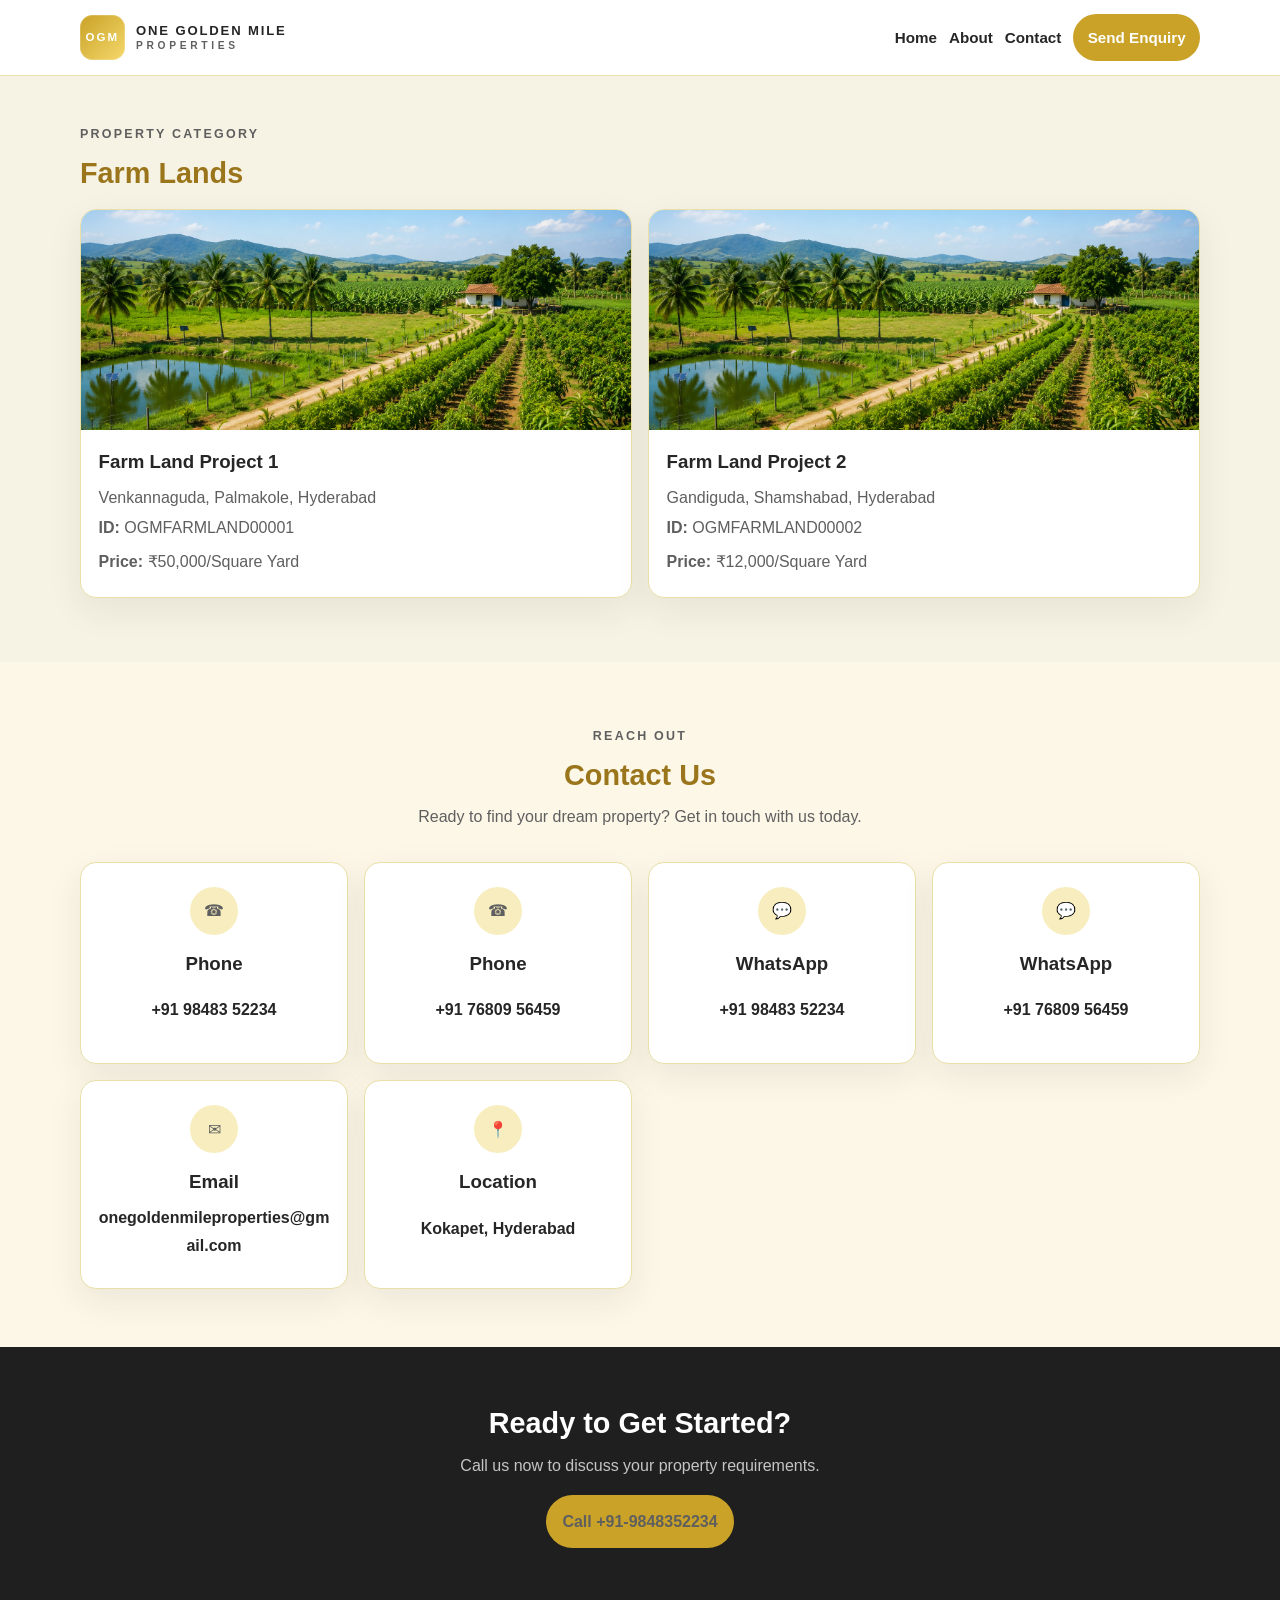
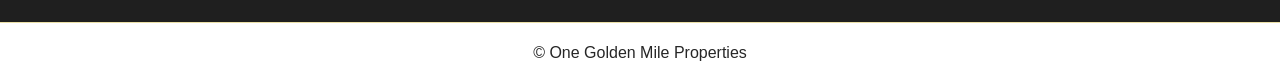
==== farm-lands.html @ 5ec35e75 "adding property details" ====
<!DOCTYPE html>
<html lang="en">
<head>
    <meta charset="UTF-8">
    <meta name="viewport" content="width=device-width, initial-scale=1.0">
    <title>Farm Lands | One Golden Mile Properties</title>
    <link rel="stylesheet" href="css/styles.css">
    <script src="js/property-data.js"></script>
</head>
<body>
    <header class="site-header">
        <div class="container nav-wrap">
            <a class="brand" href="index.html">
                <span class="brand-badge">OGM</span>
                <span class="brand-text">
                    <span class="brand-line">One Golden Mile</span>
                    <span class="brand-sub">Properties</span>
                </span>
            </a>
            <nav>
                <a href="index.html">Home</a>
                <a href="index.html#about">About</a>
                <a href="index.html#contact">Contact</a>
                <a class="button button-small" href="index.html#contact">Send Enquiry</a>
            </nav>
        </div>
    </header>

    <main>
        <section class="section property-details-page">
            <div class="container">
                <div class="section-heading">
                    <p class="eyebrow">Property Category</p>
                    <h2 id="categoryTitle">Farm Lands</h2>
                </div>
                <div id="propertyCards" class="portfolio-grid property-grid"></div>
            </div>
        </section>
    </main>

    <section class="section section-alt contact-page" id="contact">
        <div class="container">
            <div class="contact-header">
                <p class="eyebrow">Reach Out</p>
                <h2>Contact Us</h2>
                <p class="contact-intro">Ready to find your dream property? Get in touch with us today.</p>
            </div>
            <div class="contact-card-grid">
                <a class="contact-card" href="tel:9848352234">
                    <div class="icon-circle">☎</div>
                    <h3>Phone</h3>
                    <p>+91 98483 52234</p>
                </a>
                <a class="contact-card" href="tel:7680956459">
                    <div class="icon-circle">☎</div>
                    <h3>Phone</h3>
                    <p>+91 76809 56459</p>
                </a>
                <a class="contact-card" href="https://wa.me/919848352234" target="_blank" rel="noopener noreferrer">
                    <div class="icon-circle">💬</div>
                    <h3>WhatsApp</h3>
                    <p>+91 98483 52234</p>
                </a>
                <a class="contact-card" href="https://wa.me/917680956459" target="_blank" rel="noopener noreferrer">
                    <div class="icon-circle">💬</div>
                    <h3>WhatsApp</h3>
                    <p>+91 76809 56459</p>
                </a>
                <a class="contact-card" href="mailto:onegoldenmileproperties@gmail.com">
                    <div class="icon-circle">✉</div>
                    <h3>Email</h3>
                    <p>onegoldenmileproperties@gmail.com</p>
                </a>
                <div class="contact-card disabled-card">
                    <div class="icon-circle">📍</div>
                    <h3>Location</h3>
                    <p>Kokapet, Hyderabad</p>
                </div>
            </div>
        </div>
    </section>

    <section class="section cta-section">
        <div class="container cta-panel">
            <h2>Ready to Get Started?</h2>
            <p>Call us now to discuss your property requirements.</p>
            <a class="button cta-button" href="tel:9848352234">Call +91-9848352234</a>
        </div>
    </section>

    <footer class="site-footer">
        <div class="container">
            <p>&copy; <span id="year"></span> One Golden Mile Properties</p>
        </div>
    </footer>

    <script src="js/script.js"></script>
    <script>
        const category = getPropertyCategory('farm-lands');
        document.getElementById('categoryTitle').textContent = category.label;
        const cardsContainer = document.getElementById('propertyCards');
        cardsContainer.innerHTML = category.items.map(item => `
            <a class="property-link" href="property-details.html?category=farm-lands&slug=${item.slug}">
                <article class="portfolio-card property-card">
                    <img src="${item.image}" alt="${item.title}" loading="lazy">
                    <div class="property-card-content">
                        <h3>${item.title}</h3>
                        <p>${item.location}</p>
                        <ul>
                            <li><strong>ID:</strong> ${item.propertyId}</li>
                            <li><strong>Price:</strong> ${item.priceRange}</li>
                        </ul>
                    </div>
                </article>
            </a>
        `).join('');
    </script>
</body>
</html>
---- css/styles.css ----
:root {
    --bg: #f7f3e4;
    --surface: #fffaf0;
    --surface-2: #fcf7e7;
    --text: #262626;
    --muted: #5f5f5f;
    --gold: #c9a227;
    --gold-dark: #9a751b;
    --border: #eadfa6;
    --shadow: 0 12px 35px rgba(38, 38, 38, 0.08);
    --radius: 16px;
    --chat--window--bottom: 1rem;
    --chat--window--right: auto;
    --chat--window--left: 1rem;
    --chat--window--z-index: 9999;
    --chat--window--width: 380px;
    --chat--window--height: 560px;
    --chat--toggle--size: 68px;
    --chat--toggle--background: var(--gold);
    --chat--toggle--hover--background: var(--gold-dark);
    --chat--toggle--color: #fff;
    --chat--toggle--border-radius: 999px;
}

* {
    box-sizing: border-box;
    margin: 0;
    padding: 0;
}

html {
    scroll-behavior: smooth;
}

body {
    font-family: "Segoe UI", Roboto, Arial, sans-serif;
    background: var(--bg);
    color: var(--text);
    line-height: 1.7;
}

.container {
    width: min(1120px, 92%);
    margin: 0 auto;
}

.site-header {
    background: #fff;
    position: sticky;
    top: 0;
    z-index: 100;
    border-bottom: 1px solid var(--border);
}

.nav-wrap {
    display: flex;
    align-items: center;
    justify-content: space-between;
    gap: 1rem;
    padding: 0.9rem 0;
}

.brand {
    display: inline-flex;
    align-items: center;
    gap: 0.7rem;
    color: var(--text);
    text-decoration: none;
    white-space: nowrap;
}

.brand-badge {
    width: 2.8rem;
    height: 2.8rem;
    display: grid;
    place-items: center;
    background: linear-gradient(135deg, var(--gold), #f5d86b);
    color: #fff;
    font-size: 0.72rem;
    font-weight: 800;
    letter-spacing: 0.18em;
    border-radius: 0.78rem;
    box-shadow: inset 0 0 0 1px rgba(255, 255, 255, 0.18);
}

.brand-text {
    display: flex;
    flex-direction: column;
    line-height: 1;
}

.brand-line {
    font-size: 0.82rem;
    font-weight: 800;
    letter-spacing: 0.14em;
    text-transform: uppercase;
}

.brand-sub {
    margin-top: 0.22rem;
    font-size: 0.64rem;
    font-weight: 700;
    letter-spacing: 0.36em;
    text-transform: uppercase;
    color: var(--muted);
}

nav {
    display: flex;
    align-items: center;
    gap: 0.75rem;
}

nav a {
    color: var(--text);
    text-decoration: none;
    font-size: 0.95rem;
    font-weight: 600;
}

.button {
    display: inline-block;
    background: var(--gold);
    color: #fff;
    text-decoration: none;
    padding: 0.82rem 1rem;
    border-radius: 999px;
    font-weight: 600;
}

.button-secondary {
    background: transparent;
    color: var(--gold-dark);
    border: 1px solid var(--gold);
}

.button-small {
    padding: 0.65rem 0.9rem;
}

.hero {
    background:
        linear-gradient(90deg, rgba(247, 243, 228, 0.92), rgba(247, 243, 228, 0.82)),
        url("https://images.unsplash.com/photo-1494526585095-c41746248156?auto=format&fit=crop&w=1200&q=80") center/cover;
    padding: 5rem 0;
}

.hero-grid {
    display: grid;
    grid-template-columns: 1.2fr 0.8fr;
    gap: 1.5rem;
    align-items: center;
}

.hero-text-wrap {
    background: rgba(255, 255, 255, 0.8);
    padding: 3rem 2rem;
    border-radius: var(--radius);
    border: 1px solid var(--border);
}

.eyebrow {
    color: var(--gold-dark);
    text-transform: uppercase;
    letter-spacing: 0.18em;
    font-size: 0.78rem;
    font-weight: 700;
    margin-bottom: 0.6rem;
}

.hero h1 {
    font-size: clamp(2rem, 4vw, 3rem);
    margin-bottom: 0.8rem;
    line-height: 1.2;
}

.hero-text {
    max-width: 640px;
    color: var(--muted);
    font-size: 1rem;
}

.hero-note {
    margin-top: 0.75rem;
    color: var(--muted);
    font-style: italic;
    font-size: 0.92rem;
}

.hero-actions {
    display: flex;
    gap: 0.75rem;
    flex-wrap: wrap;
    margin-top: 1.3rem;
}

.hero-card {
    background: #fff;
    border: 1px solid var(--border);
    border-radius: var(--radius);
    box-shadow: var(--shadow);
    padding: 1.5rem;
}

.section {
    padding: 3.6rem 0;
}

.section-alt {
    background: var(--surface-2);
}

.section-heading {
    margin-bottom: 1rem;
}

.section h2 {
    color: var(--gold-dark);
    font-size: 1.8rem;
    line-height: 1.3;
}

.section-copy,
.section p,
.section li,
.section a {
    color: var(--muted);
}

.portfolio-grid,
.area-grid {
    display: grid;
    grid-template-columns: repeat(2, minmax(0, 1fr));
    gap: 1rem;
}

.property-grid {
    grid-template-columns: repeat(2, minmax(0, 1fr));
}

.portfolio-card,
.area-card,
.contact-panel,
.chatbot-panel,
.disclaimer-card {
    background: #fff;
    border: 1px solid var(--border);
    border-radius: var(--radius);
    box-shadow: var(--shadow);
    padding: 1.25rem;
}

.property-card {
    overflow: hidden;
    padding: 0;
    height: 100%;
    transition: transform 0.2s ease, box-shadow 0.2s ease;
}

.property-link {
    display: block;
    color: inherit;
    text-decoration: none;
}

.property-link:hover .property-card,
.property-link:focus-visible .property-card {
    transform: translateY(-4px);
    box-shadow: 0 18px 38px rgba(38, 38, 38, 0.12);
}

.property-card img {
    width: 100%;
    height: 220px;
    object-fit: cover;
    display: block;
}

.property-card-content {
    padding: 1rem 1.1rem 1.2rem;
}

.portfolio-card h3,
.area-card h3 {
    margin-bottom: 0.4rem;
    color: var(--text);
}

.property-details-page {
    padding: 3rem 0 4rem;
}

.property-detail-layout {
    display: grid;
    grid-template-columns: 1.15fr 0.85fr;
    gap: 1.5rem;
    align-items: start;
}

.property-detail-card,
.property-info-panel {
    background: #fff;
    border: 1px solid var(--border);
    border-radius: var(--radius);
    box-shadow: var(--shadow);
}

.property-detail-card {
    overflow: hidden;
}

.property-detail-card img {
    width: 100%;
    height: 420px;
    object-fit: cover;
    display: block;
}

.property-detail-body {
    padding: 1.5rem;
}

.property-detail-body h1 {
    margin-bottom: 0.5rem;
}

.property-detail-body p {
    margin-bottom: 0.9rem;
}

.property-info-panel {
    padding: 1.25rem;
}

.property-info-panel h3,
.property-highlights h3 {
    margin-bottom: 0.75rem;
}

.property-info-list {
    list-style: none;
    display: grid;
    gap: 0.55rem;
    margin-bottom: 1rem;
}

.property-info-list li {
    display: flex;
    justify-content: space-between;
    gap: 1rem;
    border-bottom: 1px solid var(--border);
    padding-bottom: 0.45rem;
}

.property-info-list strong {
    color: var(--muted);
    font-weight: 600;
}

.property-table {
    width: 100%;
    border-collapse: collapse;
    margin-top: 0.5rem;
}

.property-table th,
.property-table td {
    text-align: left;
    padding: 0.65rem 0.5rem;
    border-bottom: 1px solid var(--border);
    vertical-align: top;
}

.property-table th {
    width: 35%;
    color: var(--muted);
}

.property-highlights ul {
    list-style: none;
    display: grid;
    gap: 0.45rem;
}

.property-highlights li::before {
    content: '•';
    color: var(--gold);
    margin-right: 0.5rem;
}

.property-cta {
    display: flex;
    gap: 0.75rem;
    flex-wrap: wrap;
    margin-top: 1rem;
}

@media (max-width: 900px) {
    .property-detail-layout {
        grid-template-columns: 1fr;
    }
}

.portfolio-card ul,
.area-card ul,
.contact-list,
.pill-list,
.service-list {
    list-style: none;
}

.portfolio-card li,
.area-card li,
.contact-list li,
.pill-list li,
.service-list li {
    padding: 0.2rem 0;
}

.pill-list {
    display: flex;
    flex-wrap: wrap;
    gap: 0.5rem;
}

.pill-list li {
    background: var(--surface);
    border: 1px solid var(--border);
    border-radius: 999px;
    padding: 0.45rem 0.7rem;
}

.service-list {
    display: grid;
    grid-template-columns: repeat(3, minmax(0, 1fr));
    gap: 0.5rem;
}

.disclaimer {
    background: #fff;
}

.contact-page {
    padding-top: 4rem;
}

.contact-header {
    text-align: center;
    max-width: 760px;
    margin: 0 auto 2rem;
}

.contact-intro {
    margin-top: 0.5rem;
}

.contact-card-grid {
    display: grid;
    grid-template-columns: repeat(4, minmax(0, 1fr));
    gap: 1rem;
    align-items: stretch;
}

.contact-card {
    display: flex;
    flex-direction: column;
    align-items: center;
    justify-content: flex-start;
    min-width: 0;
    min-height: 100%;
    background: #fff;
    border: 1px solid var(--border);
    border-radius: var(--radius);
    box-shadow: var(--shadow);
    padding: 1.5rem 1rem;
    text-align: center;
    text-decoration: none;
    transition: border-color 0.2s ease, transform 0.2s ease;
}

.contact-card:hover {
    border-color: var(--gold);
}

.contact-card h3 {
    color: var(--text);
    margin-bottom: 0.4rem;
}

.contact-card p {
    color: var(--text);
    font-weight: 600;
    margin-bottom: 0.35rem;
    min-height: 3rem;
    display: flex;
    align-items: center;
    justify-content: center;
    word-break: break-word;
    overflow-wrap: anywhere;
}

.contact-card span {
    color: var(--muted);
    font-size: 0.9rem;
}

.contact-card:hover {
    transform: translateY(-2px);
}

.disabled-card {
    pointer-events: none;
}

.icon-circle,
.interiors-icon,
.chatbot-icon {
    width: 3rem;
    height: 3rem;
    display: grid;
    place-items: center;
    background: #f7edbf;
    border-radius: 999px;
    margin: 0 auto 0.8rem;
    font-size: 1rem;
}

.services-wrap {
    display: grid;
    grid-template-columns: 1.2fr 0.8fr;
    gap: 1rem;
    align-items: center;
}

.services-text h2 {
    margin-bottom: 0.8rem;
}

.service-desc {
    margin-bottom: 1rem;
}

.service-check-list {
    list-style: none;
}

.service-check-list li {
    display: flex;
    align-items: flex-start;
    gap: 0.65rem;
    margin-bottom: 0.7rem;
}

.check-badge {
    width: 1.5rem;
    height: 1.5rem;
    display: inline-grid;
    place-items: center;
    background: #f7edbf;
    border-radius: 999px;
    color: var(--gold-dark);
    font-size: 0.9rem;
    flex-shrink: 0;
}

.interiors-panel {
    background: linear-gradient(180deg, #fffef5 0%, #fffaf0 100%);
    border: 1px solid #e9d58a;
    border-radius: var(--radius);
    box-shadow: 0 10px 28px rgba(201, 162, 39, 0.12);
    padding: 1.5rem;
    position: relative;
    overflow: hidden;
}

.interiors-panel::before {
    content: "";
    position: absolute;
    top: 0;
    left: 0;
    width: 6px;
    height: 100%;
    background: linear-gradient(180deg, var(--gold), #f3d56e);
}

.interiors-top {
    display: flex;
    align-items: center;
    gap: 0.8rem;
    margin-bottom: 1rem;
}

.interiors-top h3 {
    color: var(--text);
    margin-bottom: 0.2rem;
}

.interiors-box {
    background: var(--surface);
    border: 1px solid var(--border);
    border-radius: 12px;
    padding: 1rem;
}

.interiors-box p,
.interiors-box a,
.interiors-box span {
    display: block;
}

.interiors-box p {
    color: var(--text);
    font-weight: 700;
    margin-bottom: 0.25rem;
}

.interiors-box a {
    color: var(--gold-dark);
    font-weight: 700;
    text-decoration: none;
    margin-bottom: 0.4rem;
}

.chatbot-section {
    background: #fff;
}

.chatbot-panel {
    text-align: center;
    max-width: 760px;
    min-height: 220px;
    display: grid;
    place-items: center;
    gap: 0.5rem;
    padding: 2rem 1rem;
}

.chatbot-badge {
    display: inline-flex;
    align-items: center;
    gap: 0.4rem;
    background: #f7edbf;
    color: var(--gold-dark);
    padding: 0.45rem 0.8rem;
    border-radius: 999px;
    font-weight: 600;
}

.cta-section {
    background: #1f1f1f;
}

.cta-panel {
    text-align: center;
    max-width: 860px;
}

.cta-panel h2 {
    color: #fff;
    margin-bottom: 0.6rem;
}

.cta-panel p {
    color: rgba(255, 255, 255, 0.74);
}

.cta-button {
    display: inline-flex;
    margin: 1rem auto;
    gap: 0.5rem;
}

.cta-disclaimer {
    font-size: 0.9rem;
    font-style: italic;
}

.site-footer {
    background: #fff;
    border-top: 1px solid var(--border);
    padding: 1rem 0;
    text-align: center;
}

@media (max-width: 900px) {
    .hero-grid {
        grid-template-columns: 1fr;
    }

    .service-list {
        grid-template-columns: 1fr;
    }

    .services-wrap {
        grid-template-columns: 1fr;
    }

    .contact-card-grid {
        grid-template-columns: repeat(2, minmax(0, 1fr));
    }
}

@media (max-width: 768px) {
    .portfolio-grid,
    .area-grid {
        grid-template-columns: 1fr;
    }

    .nav-wrap {
        flex-direction: column;
    }

    nav {
        width: 100%;
        justify-content: center;
    }

    .contact-list li {
        grid-template-columns: 1fr;
    }

    .contact-card-grid {
        grid-template-columns: 1fr;
    }
}

@media (max-width: 480px) {
    .hero {
        padding: 4rem 0;
    }

    .hero-text-wrap {
        padding: 2rem 1rem;
    }

    .section {
        padding: 2.5rem 0;
    }

    .button,
    .button-secondary,
    .button-small {
        width: 100%;
        text-align: center;
    }
}
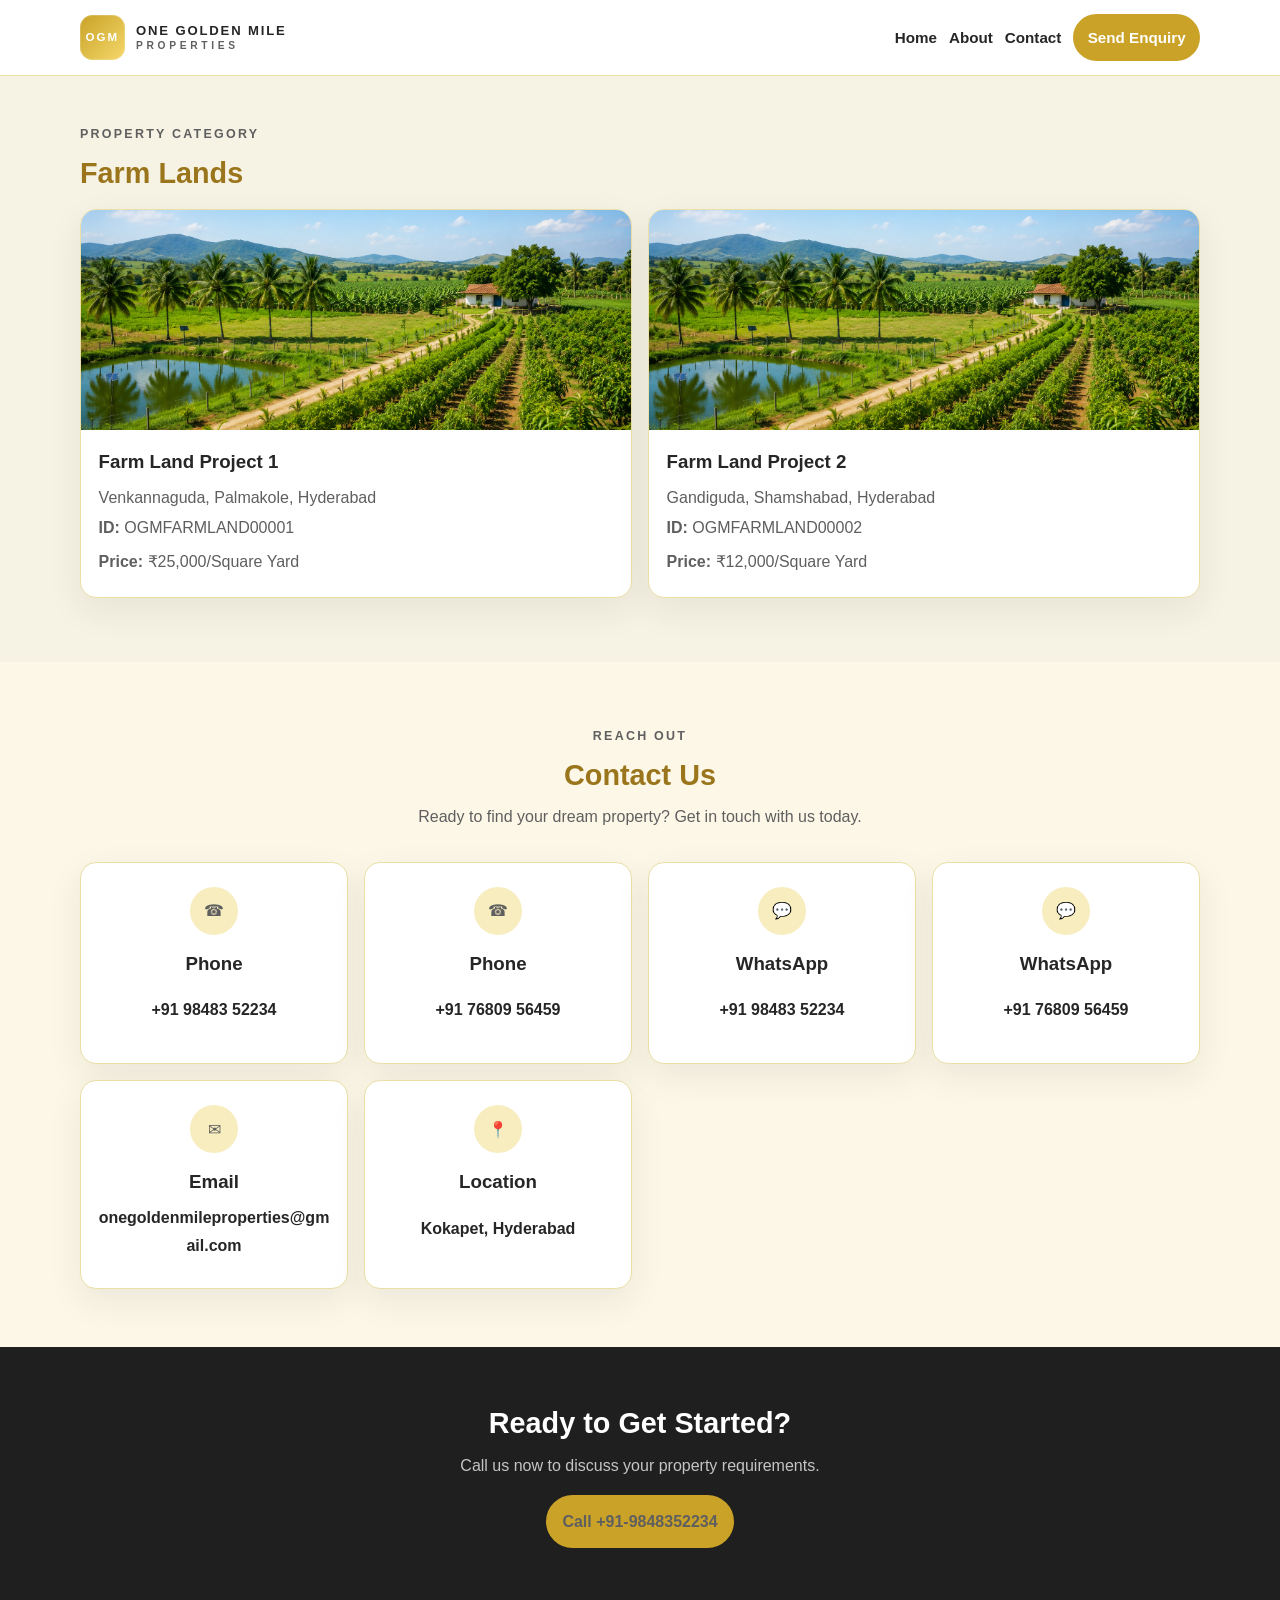
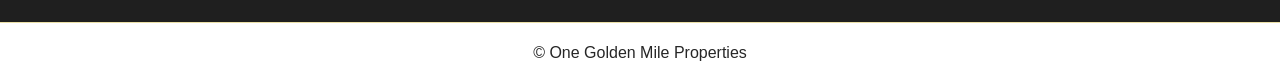
==== commit 5b9da744: "Add new csv format" ====
--- a/farm-lands.html
+++ b/farm-lands.html
@@ -5,7 +5,7 @@
     <meta name="viewport" content="width=device-width, initial-scale=1.0">
     <title>Farm Lands | One Golden Mile Properties</title>
     <link rel="stylesheet" href="css/styles.css">
-    <script src="js/property-data.js"></script>
+    <script src="js/property-loader.js"></script>
 </head>
 <body>
     <header class="site-header">
@@ -96,24 +96,26 @@
 
     <script src="js/script.js"></script>
     <script>
-        const category = getPropertyCategory('farm-lands');
-        document.getElementById('categoryTitle').textContent = category.label;
-        const cardsContainer = document.getElementById('propertyCards');
-        cardsContainer.innerHTML = category.items.map(item => `
-            <a class="property-link" href="property-details.html?category=farm-lands&slug=${item.slug}">
-                <article class="portfolio-card property-card">
-                    <img src="${item.image}" alt="${item.title}" loading="lazy">
-                    <div class="property-card-content">
-                        <h3>${item.title}</h3>
-                        <p>${item.location}</p>
-                        <ul>
-                            <li><strong>ID:</strong> ${item.propertyId}</li>
-                            <li><strong>Price:</strong> ${item.priceRange}</li>
-                        </ul>
-                    </div>
-                </article>
-            </a>
-        `).join('');
+        loadPropertyCatalog().then(() => {
+            const category = getPropertyCategory('farm-lands');
+            document.getElementById('categoryTitle').textContent = category.label;
+            const cardsContainer = document.getElementById('propertyCards');
+            cardsContainer.innerHTML = category.items.map(item => `
+                <a class="property-link" href="property-details.html?category=farm-lands&slug=${item.slug}">
+                    <article class="portfolio-card property-card">
+                        <img src="${item.image}" alt="${item.title}" loading="lazy">
+                        <div class="property-card-content">
+                            <h3>${item.title}</h3>
+                            <p>${item.location}</p>
+                            <ul>
+                                <li><strong>ID:</strong> ${item.propertyId}</li>
+                                <li><strong>Price:</strong> ${item.priceRange}</li>
+                            </ul>
+                        </div>
+                    </article>
+                </a>
+            `).join('');
+        }).catch(err => console.error('Failed loading property catalog', err));
     </script>
 </body>
 </html>
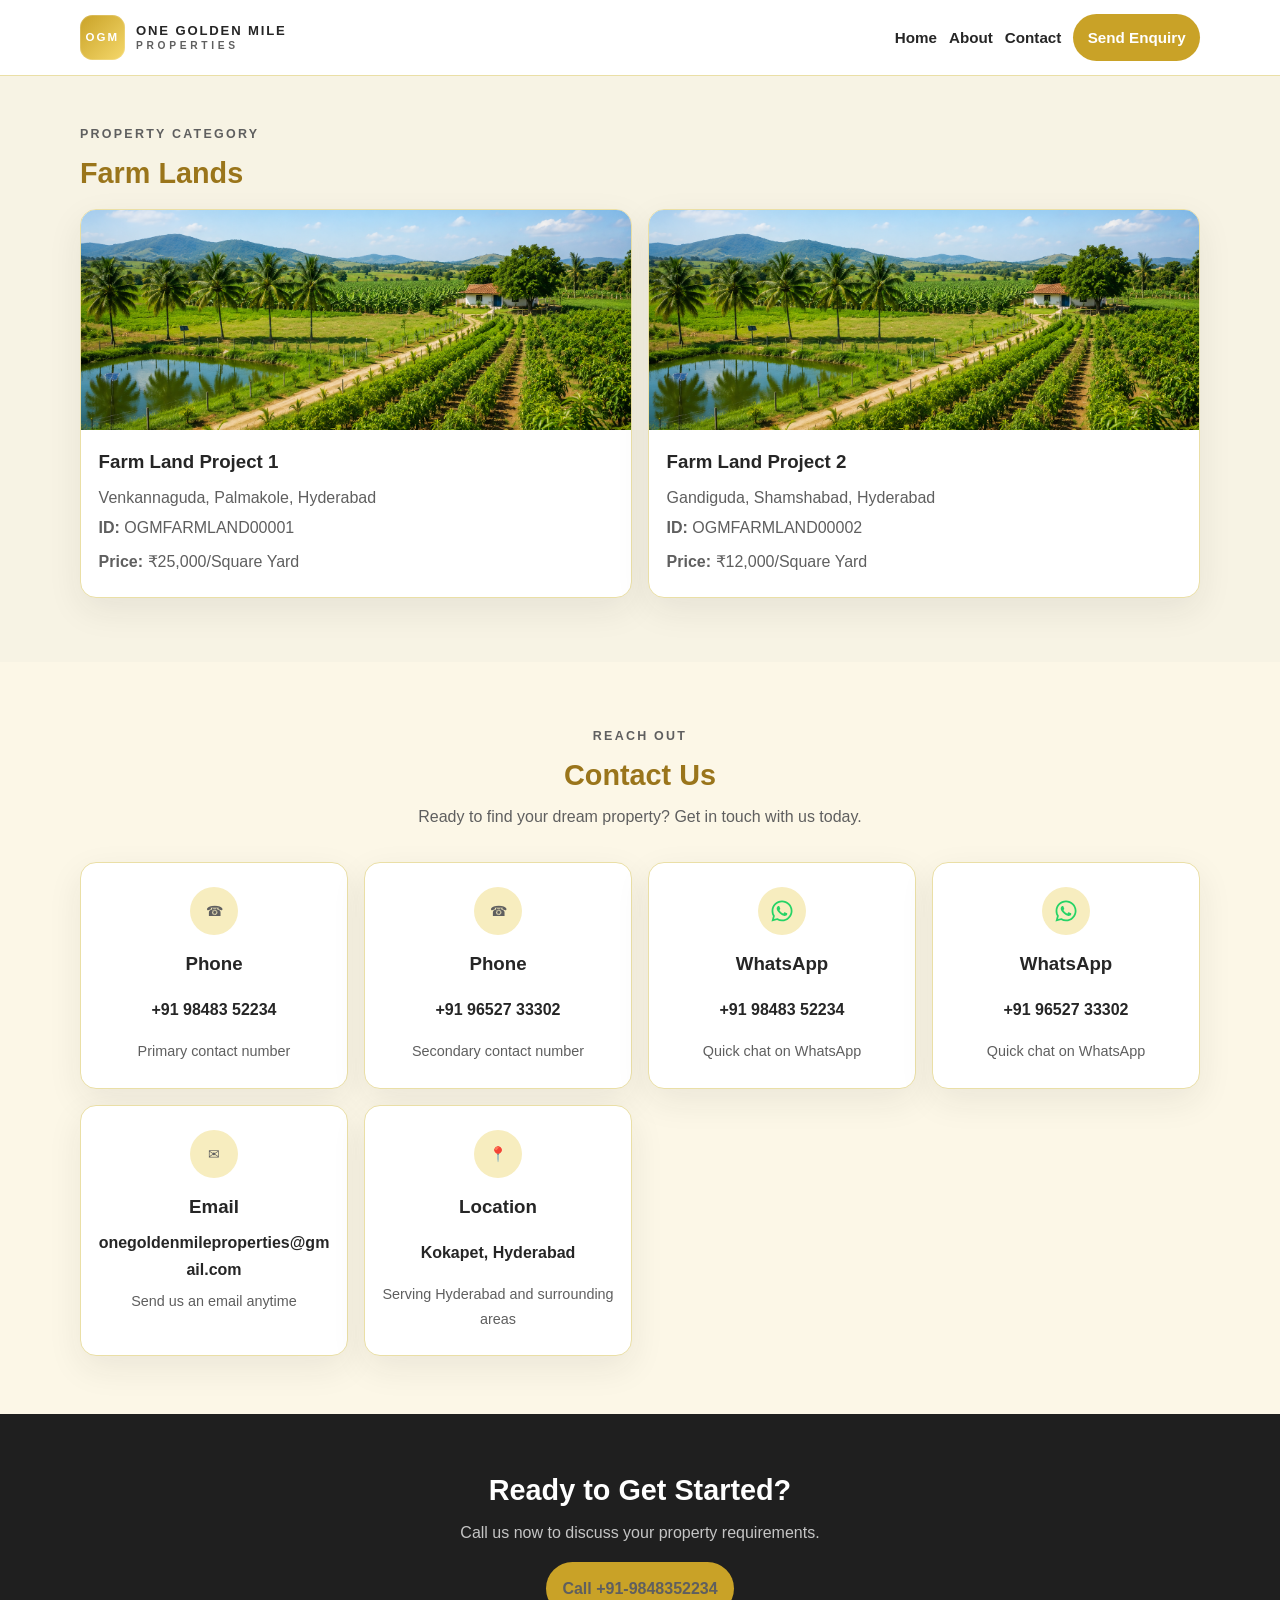
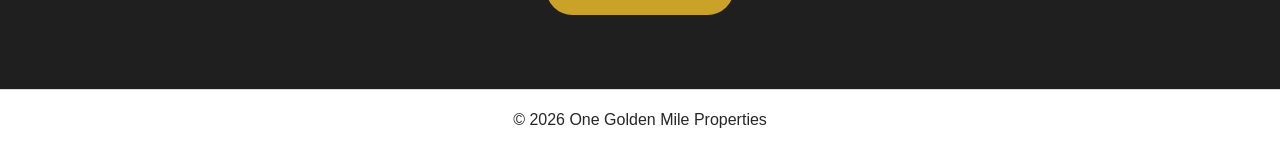
==== commit 1c853fa7: "update contacts" ====
--- a/farm-lands.html
+++ b/farm-lands.html
@@ -45,38 +45,7 @@
                 <h2>Contact Us</h2>
                 <p class="contact-intro">Ready to find your dream property? Get in touch with us today.</p>
             </div>
-            <div class="contact-card-grid">
-                <a class="contact-card" href="tel:9848352234">
-                    <div class="icon-circle">☎</div>
-                    <h3>Phone</h3>
-                    <p>+91 98483 52234</p>
-                </a>
-                <a class="contact-card" href="tel:7680956459">
-                    <div class="icon-circle">☎</div>
-                    <h3>Phone</h3>
-                    <p>+91 76809 56459</p>
-                </a>
-                <a class="contact-card" href="https://wa.me/919848352234" target="_blank" rel="noopener noreferrer">
-                    <div class="icon-circle">💬</div>
-                    <h3>WhatsApp</h3>
-                    <p>+91 98483 52234</p>
-                </a>
-                <a class="contact-card" href="https://wa.me/917680956459" target="_blank" rel="noopener noreferrer">
-                    <div class="icon-circle">💬</div>
-                    <h3>WhatsApp</h3>
-                    <p>+91 76809 56459</p>
-                </a>
-                <a class="contact-card" href="mailto:onegoldenmileproperties@gmail.com">
-                    <div class="icon-circle">✉</div>
-                    <h3>Email</h3>
-                    <p>onegoldenmileproperties@gmail.com</p>
-                </a>
-                <div class="contact-card disabled-card">
-                    <div class="icon-circle">📍</div>
-                    <h3>Location</h3>
-                    <p>Kokapet, Hyderabad</p>
-                </div>
-            </div>
+            <div class="contact-card-grid" data-contact-grid></div>
         </div>
     </section>
 
